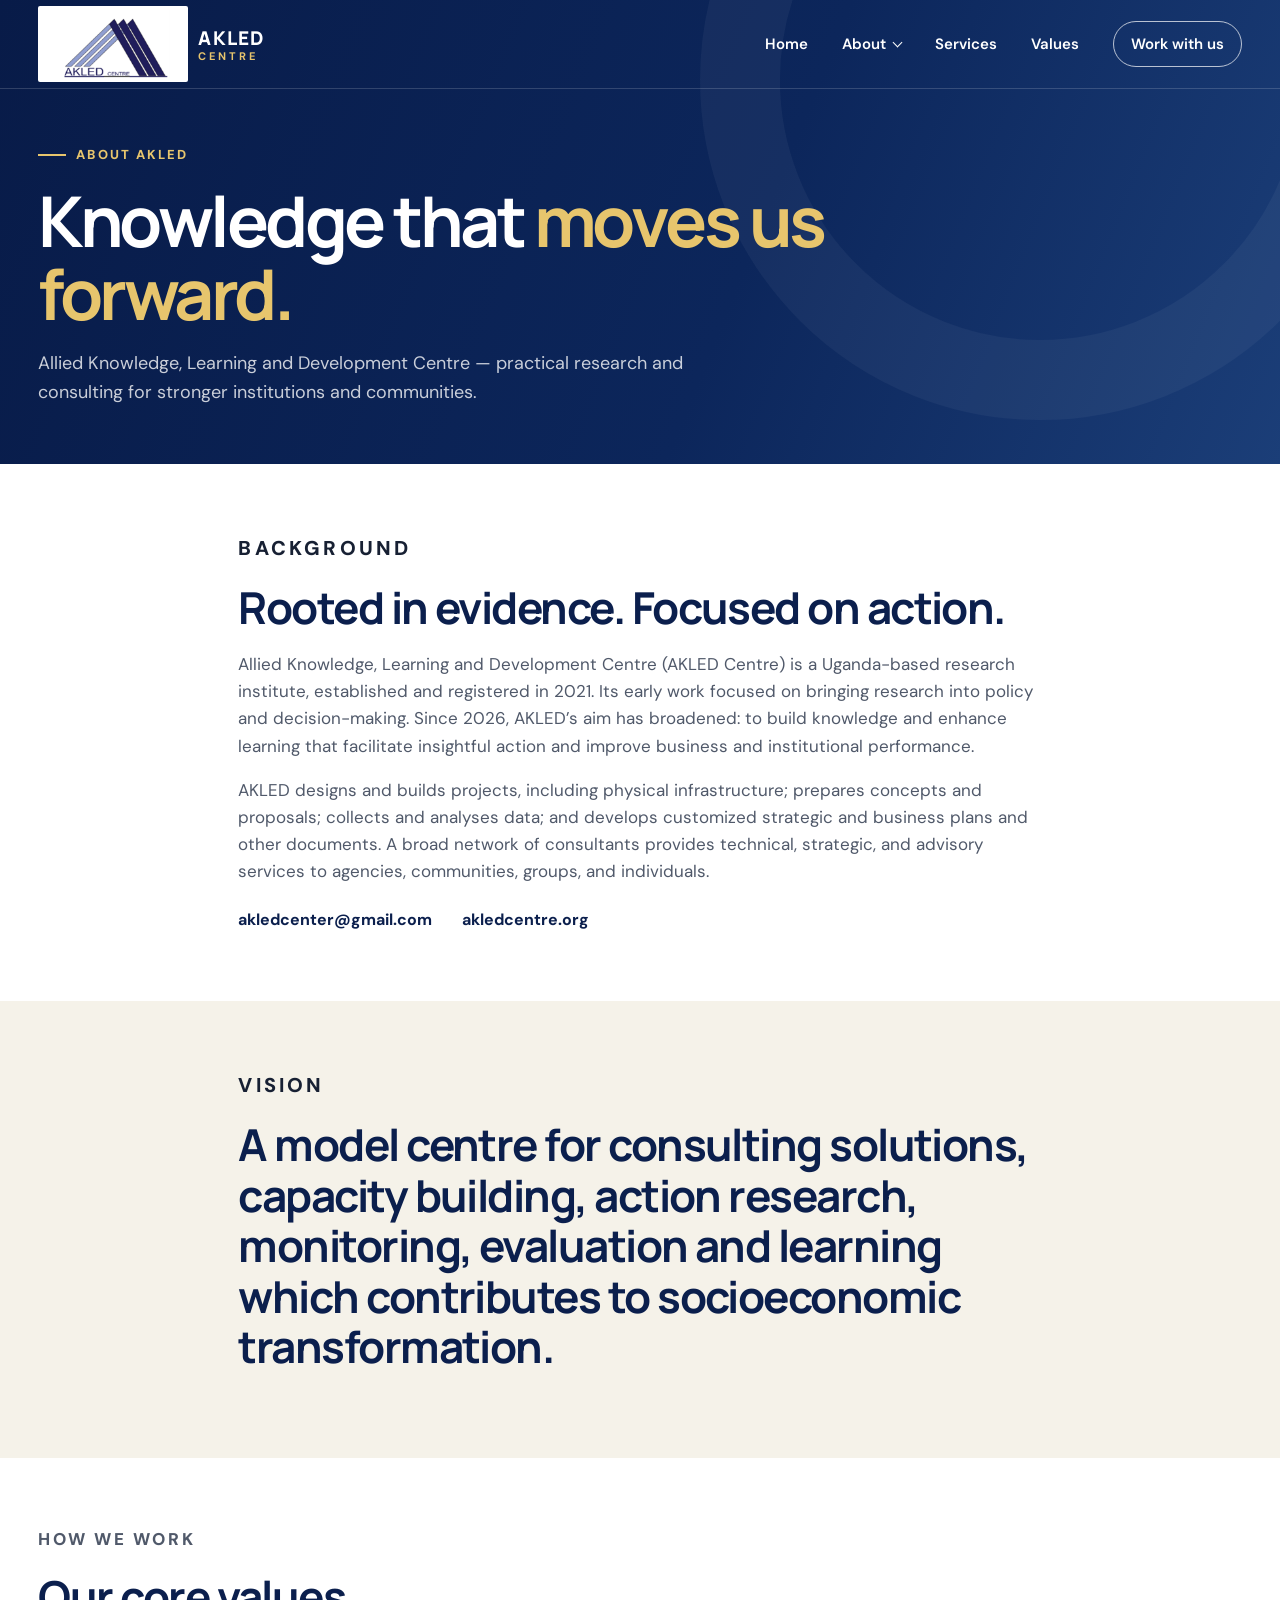
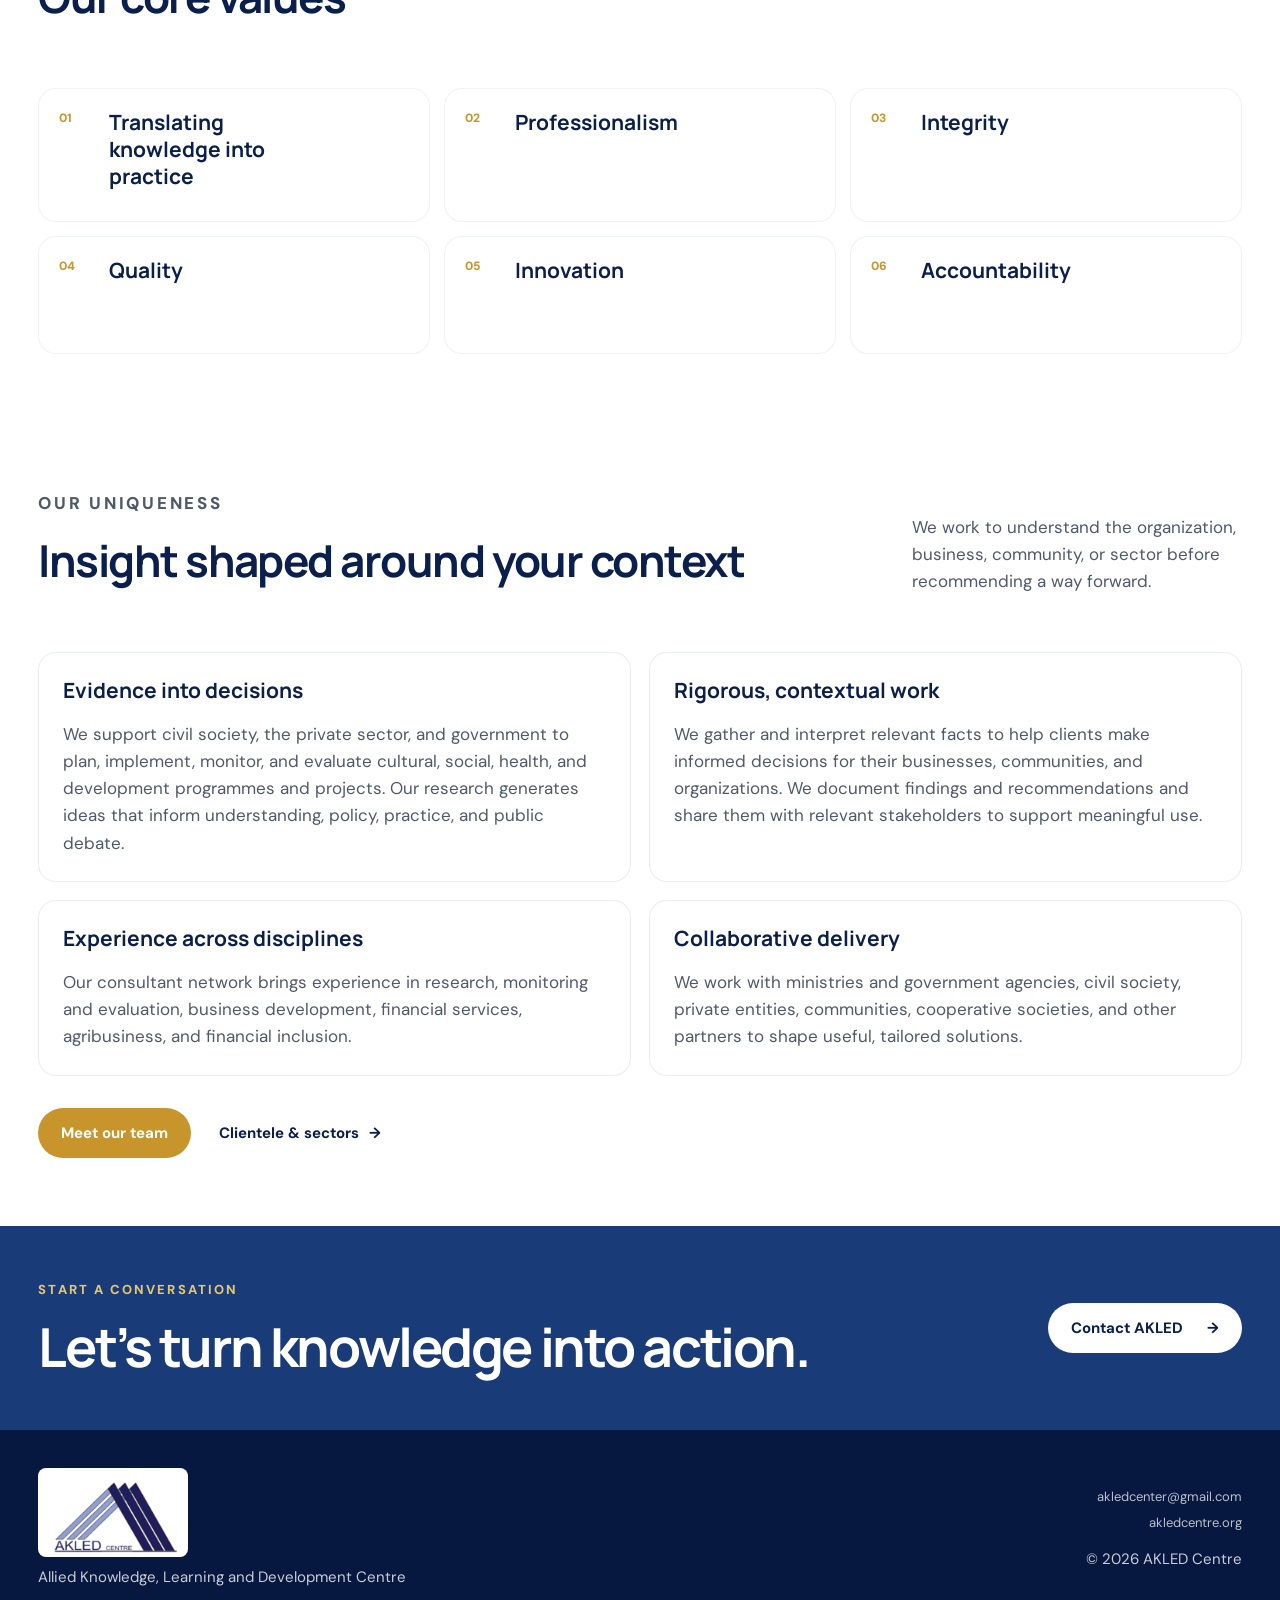
==== about.html @ 6b7d134f "Add AKLED information pages and navigation Co-authored-by: Copilot <223556219+Copilot@users.noreply." ====
<!doctype html>
<html lang="en">
  <head>
    <meta charset="UTF-8" />
    <meta name="viewport" content="width=device-width, initial-scale=1.0" />
    <meta name="description" content="Learn about AKLED Centre, its background, vision, values, and approach to knowledge-led development." />
    <title>About AKLED | AKLED Centre</title>
    <link rel="preconnect" href="https://fonts.googleapis.com" />
    <link rel="preconnect" href="https://fonts.gstatic.com" crossorigin />
    <link href="https://fonts.googleapis.com/css2?family=DM+Sans:wght@400;500;600;700&family=Manrope:wght@600;700;800&display=swap" rel="stylesheet" />
    <link rel="stylesheet" href="styles.css" />
  </head>
  <body>
    <header class="site-header" id="top">
      <div class="container nav-wrap">
        <div class="brand-lockup">
          <a class="brand" href="index.html#top" aria-label="AKLED Centre home"><img src="public/images/akled%20logo.png" alt="AKLED Centre" /></a>
          <a class="brand-name" href="index.html#top">AKLED <span>CENTRE</span></a>
        </div>
        <button class="menu-toggle" type="button" aria-label="Open menu" aria-expanded="false" aria-controls="main-nav">
          <span></span><span></span><span></span><span class="sr-only">Toggle menu</span>
        </button>
        <nav class="main-nav" id="main-nav" aria-label="Main navigation">
          <a href="index.html#top">Home</a>
          <div class="nav-dropdown">
            <button class="nav-dropdown-toggle" type="button" aria-expanded="false" aria-controls="about-menu">About <span class="dropdown-chevron" aria-hidden="true"></span></button>
            <div class="nav-dropdown-menu" id="about-menu">
              <a href="about.html" aria-current="page">About AKLED</a>
              <a href="team.html">Our Team</a>
              <a href="clientele.html">Clientele &amp; Sectors</a>
            </div>
          </div>
          <a href="services.html">Services</a>
          <a href="index.html#values">Values</a>
          <a class="nav-cta" href="mailto:akledcenter@gmail.com">Work with us</a>
        </nav>
      </div>
    </header>

    <main class="content-page">
      <section class="content-hero">
        <div class="container">
          <p class="eyebrow"><span></span> About AKLED</p>
          <h1>Knowledge that <em>moves us forward.</em></h1>
          <p>Allied Knowledge, Learning and Development Centre — practical research and consulting for stronger institutions and communities.</p>
        </div>
      </section>

      <section class="content-section">
        <div class="container content-intro">
          <p class="section-kicker">Background</p>
          <h2>Rooted in evidence. Focused on action.</h2>
          <p>Allied Knowledge, Learning and Development Centre (AKLED Centre) is a Uganda-based research institute, established and registered in 2021. Its early work focused on bringing research into policy and decision-making. Since 2026, AKLED’s aim has broadened: to build knowledge and enhance learning that facilitate insightful action and improve business and institutional performance.</p>
          <p>AKLED designs and builds projects, including physical infrastructure; prepares concepts and proposals; collects and analyses data; and develops customized strategic and business plans and other documents. A broad network of consultants provides technical, strategic, and advisory services to agencies, communities, groups, and individuals.</p>
          <div class="contact-details">
            <a href="mailto:akledcenter@gmail.com">akledcenter@gmail.com</a>
            <a href="https://akledcentre.org">akledcentre.org</a>
          </div>
        </div>
      </section>

      <section class="content-section alt">
        <div class="container content-intro">
          <p class="section-kicker">Vision</p>
          <h2>A model centre for consulting solutions, capacity building, action research, monitoring, evaluation and learning which contributes to socioeconomic transformation.</h2>
        </div>
      </section>

      <section class="content-section">
        <div class="container">
          <div class="section-heading">
            <div>
              <p class="section-kicker">How we work</p>
              <h2>Our core values</h2>
            </div>
          </div>
          <div class="values-grid">
            <div><span>01</span><h3>Translating knowledge into practice</h3></div>
            <div><span>02</span><h3>Professionalism</h3></div>
            <div><span>03</span><h3>Integrity</h3></div>
            <div><span>04</span><h3>Quality</h3></div>
            <div><span>05</span><h3>Innovation</h3></div>
            <div><span>06</span><h3>Accountability</h3></div>
          </div>
        </div>
      </section>

      <section class="content-section">
        <div class="container">
          <div class="section-heading">
            <div>
              <p class="section-kicker">Our uniqueness</p>
              <h2>Insight shaped around your context</h2>
            </div>
            <p>We work to understand the organization, business, community, or sector before recommending a way forward.</p>
          </div>
          <div class="content-grid">
            <article class="content-card">
              <h3>Evidence into decisions</h3>
              <p>We support civil society, the private sector, and government to plan, implement, monitor, and evaluate cultural, social, health, and development programmes and projects. Our research generates ideas that inform understanding, policy, practice, and public debate.</p>
            </article>
            <article class="content-card">
              <h3>Rigorous, contextual work</h3>
              <p>We gather and interpret relevant facts to help clients make informed decisions for their businesses, communities, and organizations. We document findings and recommendations and share them with relevant stakeholders to support meaningful use.</p>
            </article>
            <article class="content-card">
              <h3>Experience across disciplines</h3>
              <p>Our consultant network brings experience in research, monitoring and evaluation, business development, financial services, agribusiness, and financial inclusion.</p>
            </article>
            <article class="content-card">
              <h3>Collaborative delivery</h3>
              <p>We work with ministries and government agencies, civil society, private entities, communities, cooperative societies, and other partners to shape useful, tailored solutions.</p>
            </article>
          </div>
          <div class="hero-actions page-actions">
            <a class="button button-primary" href="team.html">Meet our team</a>
            <a class="text-link dark" href="clientele.html">Clientele &amp; sectors <span aria-hidden="true">→</span></a>
          </div>
        </div>
      </section>

      <section class="contact">
        <div class="container contact-grid">
          <div>
            <p class="section-kicker light">Start a conversation</p>
            <h2>Let’s turn knowledge into action.</h2>
          </div>
          <a class="button button-light" href="mailto:akledcenter@gmail.com">Contact AKLED <span aria-hidden="true">→</span></a>
        </div>
      </section>
    </main>

    <footer>
      <div class="container footer-grid">
        <div>
          <img src="public/images/akled%20logo.png" alt="AKLED Centre" />
          <p>Allied Knowledge, Learning and Development Centre</p>
        </div>
        <div class="footer-details">
          <a href="mailto:akledcenter@gmail.com">akledcenter@gmail.com</a>
          <a href="https://akledcentre.org">akledcentre.org</a>
          <p class="copyright">© <span id="year"></span> AKLED Centre</p>
        </div>
      </div>
    </footer>
    <script src="script.js"></script>
  </body>
</html>
---- styles.css ----
:root {
  --navy: #0b1f4d;
  --blue: #193b78;
  --gold: #c8952d;
  --gold-light: #e7c56d;
  --cream: #f5f2e9;
  --ink: #172033;
  --muted: #657084;
  --line: #dde1e8;
  --white: #ffffff;
}

* { box-sizing: border-box; }
html { scroll-behavior: smooth; }
body {
  margin: 0;
  color: var(--ink);
  background: var(--white);
  font-family: "DM Sans", sans-serif;
  line-height: 1.6;
}
img { max-width: 100%; display: block; }
a { color: inherit; text-decoration: none; }
button, input { font: inherit; }
.container { width: 100%; padding-inline: clamp(18px, 3vw, 56px); margin-inline: auto; }
.sr-only { position: absolute; width: 1px; height: 1px; padding: 0; margin: -1px; overflow: hidden; clip: rect(0,0,0,0); white-space: nowrap; border: 0; }

.site-header {
  position: absolute;
  z-index: 20;
  width: 100%;
  border-bottom: 1px solid rgba(255,255,255,.16);
}
.nav-wrap { height: 88px; display: flex; align-items: center; justify-content: space-between; }
.brand-lockup { display: flex; align-items: center; flex: 0 0 auto; }
.brand { display: flex; width: 150px; height: 76px; align-items: center; background: #fff; padding: 4px 10px; border-radius: 2px; flex: 0 0 auto; }
.brand img { width: 100%; height: 68px; object-fit: contain; }
.brand-name { margin-left: 10px; color: white; font-family: "Manrope", sans-serif; font-size: 19px; font-weight: 800; letter-spacing: .06em; white-space: nowrap; }
.brand-name span { display: block; margin-top: -5px; color: var(--gold-light); font-family: "DM Sans", sans-serif; font-size: 11px; font-weight: 700; letter-spacing: .27em; }
.main-nav { display: flex; align-items: center; gap: 34px; color: white; font-size: 15px; font-weight: 600; }
.main-nav > a, .nav-dropdown-toggle { position: relative; }
.main-nav > a:not(.nav-cta)::after, .nav-dropdown-toggle::after {
  content: "";
  position: absolute;
  left: 0; bottom: -7px;
  width: 0; height: 2px;
  background: var(--gold-light);
  transition: width .25s ease;
}
.main-nav > a:hover::after, .nav-dropdown-toggle:hover::after, .nav-dropdown:focus-within .nav-dropdown-toggle::after { width: 100%; }
.nav-dropdown { position: relative; }
.nav-dropdown-toggle { display: inline-flex; align-items: center; gap: 8px; padding: 0; border: 0; background: transparent; color: inherit; font: inherit; cursor: pointer; }
.dropdown-chevron { width: 7px; height: 7px; border-right: 1.5px solid currentColor; border-bottom: 1.5px solid currentColor; transform: translateY(-2px) rotate(45deg); transition: transform .2s ease; }
.nav-dropdown.open .dropdown-chevron { transform: translateY(2px) rotate(225deg); }
.nav-dropdown-menu { position: absolute; top: calc(100% + 17px); left: -18px; display: none; min-width: 180px; padding: 8px; border: 1px solid rgba(11,31,77,.08); border-radius: 14px; background: white; box-shadow: 0 16px 40px rgba(0,0,0,.16); color: var(--navy); }
.nav-dropdown.open .nav-dropdown-menu { display: grid; }
@media (min-width: 901px) {
  .nav-dropdown:hover .nav-dropdown-menu { display: grid; }
}
.nav-dropdown-menu a { padding: 10px 12px; border-radius: 8px; white-space: nowrap; }
.nav-dropdown-menu a:hover, .nav-dropdown-menu a:focus-visible { background: var(--cream); }
.nav-cta { border: 1px solid rgba(255,255,255,.7); border-radius: 999px; padding: 10px 17px; transition: .2s ease; }
.nav-cta:hover { background: white; color: var(--navy); }
.menu-toggle { display: none; }

.hero {
  min-height: 590px;
  position: relative;
  overflow: hidden;
  color: white;
  background:
    linear-gradient(112deg, rgba(8,27,72,.97) 0%, rgba(12,38,91,.94) 58%, rgba(27,62,120,.88) 100%);
}
.hero::after {
  content: "";
  position: absolute;
  right: -80px; bottom: -250px;
  width: 700px; height: 700px;
  border: 110px solid rgba(255,255,255,.035);
  border-radius: 50%;
}
.hero-pattern {
  position: absolute;
  inset: 0;
  opacity: .14;
  background-image: linear-gradient(125deg, transparent 48%, rgba(255,255,255,.35) 49%, rgba(255,255,255,.35) 50%, transparent 51%);
  background-size: 210px 210px;
  mask-image: linear-gradient(to left, black, transparent 65%);
}
.hero-grid {
  position: relative;
  z-index: 2;
  min-height: 590px;
  display: grid;
  grid-template-columns: 1.35fr .65fr;
  align-items: center;
  gap: 70px;
  padding-top: 88px;
}
.subpage-hero { position: relative; overflow: hidden; min-height: 340px; padding: 150px 0 64px; color: white; background: linear-gradient(112deg, #081b48 0%, #0c265b 58%, #1b3e78 100%); }
.subpage-hero::after { content: ""; position: absolute; right: -100px; top: -260px; width: 520px; height: 520px; border: 80px solid rgba(255,255,255,.045); border-radius: 50%; }
.subpage-hero-content { position: relative; z-index: 1; }
.subpage-hero h1 { margin: 0; font-family: "Manrope", sans-serif; font-size: clamp(44px, 6vw, 72px); line-height: 1; letter-spacing: -.05em; }
.subpage-hero h1 em { color: var(--gold-light); font-style: normal; }
.subpage-hero-content > p:last-child { max-width: 620px; margin: 18px 0 0; color: rgba(255,255,255,.78); font-size: 18px; }
.eyebrow, .section-kicker {
  margin: 0 0 18px;
  text-transform: uppercase;
  letter-spacing: .16em;
  font-size: 13px;
  font-weight: 800;
  color: var(--gold);
}
.eyebrow { display: flex; align-items: center; gap: 10px; color: var(--gold-light); }
.eyebrow span { display: block; width: 28px; height: 2px; background: var(--gold-light); }
.hero h1 {
  max-width: 710px;
  margin: 0;
  font-family: "Manrope", sans-serif;
  font-size: clamp(64px, 7vw, 94px);
  line-height: .98;
  letter-spacing: -.055em;
}
.hero h1 em { color: var(--gold-light); font-style: normal; }
.hero-lead { max-width: 620px; margin: 28px 0 34px; color: rgba(255,255,255,.78); font-size: 20px; }
.hero-actions { display: flex; align-items: center; gap: 28px; }
.button {
  display: inline-flex;
  align-items: center;
  justify-content: center;
  min-height: 50px;
  padding: 0 23px;
  border: 0;
  border-radius: 999px;
  font-weight: 700;
  font-size: 15px;
  transition: transform .2s, background .2s;
}
.button:hover { transform: translateY(-2px); }
.button-primary { background: var(--gold); color: white; }
.button-primary:hover { background: #b78320; }
.text-link { font-size: 15px; font-weight: 700; }
.text-link span { display: inline-block; margin-left: 6px; transition: transform .2s; }
.text-link:hover span { transform: translateX(5px); }
.text-link.dark { color: var(--navy); }
.hero-card {
  border-top: 1px solid rgba(255,255,255,.28);
  border-bottom: 1px solid rgba(255,255,255,.28);
  padding: 22px 0;
  backdrop-filter: blur(4px);
}
.hero-card-label { color: var(--gold-light); font-size: 12px; text-transform: uppercase; letter-spacing: .14em; margin-bottom: 8px; }
.focus-list div { display: grid; grid-template-columns: 38px 1fr; align-items: center; min-height: 68px; border-bottom: 1px solid rgba(255,255,255,.12); }
.focus-list div:last-child { border-bottom: 0; }
.focus-list span { color: var(--gold-light); font-size: 12px; }
.focus-list strong { font-family: "Manrope", sans-serif; font-size: 16px; }

.section { padding: 76px 0; }
.intro { background: radial-gradient(ellipse at 100% 100%, rgba(200,149,45,.09), transparent 34%), var(--cream); }
.intro-grid { display: grid; grid-template-columns: 1fr 1fr; gap: 100px; align-items: start; }
.intro h2, .section-heading h2, .contact h2 {
  margin: 0;
  color: var(--navy);
  font-family: "Manrope", sans-serif;
  font-size: clamp(38px, 4.2vw, 58px);
  line-height: 1.08;
  letter-spacing: -.045em;
}
.intro-copy { border-left: 3px solid var(--gold); border-radius: 3px; padding-left: 32px; }
.intro-copy p { margin: 0 0 18px; color: #50596a; font-size: 17px; }
.intro-copy p:first-child { color: var(--ink); font-size: 20px; }
.intro-copy .text-link { display: inline-block; margin-top: 12px; }

.services { background: white; }
.section-heading { display: flex; justify-content: space-between; align-items: end; margin-bottom: 48px; }
.section-heading > p { max-width: 330px; margin: 0 0 8px; color: var(--muted); }
.service-grid { display: grid; grid-template-columns: repeat(4, 1fr); gap: 16px; }
.service-card { min-height: 285px; position: relative; padding: 24px 22px; border: 1px solid var(--line); border-radius: 20px; transition: .25s ease; }
.service-card:hover { transform: translateY(-5px); box-shadow: 0 18px 45px rgba(11,31,77,.1); z-index: 2; }
.service-card.featured { background: var(--navy); color: white; }
.service-number { position: absolute; right: 20px; top: 18px; color: #9da6b5; font-size: 12px; }
.service-card.featured .service-number { color: var(--gold-light); }
.service-card svg { width: 42px; height: 42px; margin: 20px 0 28px; fill: none; stroke: var(--gold); stroke-width: 1.5; stroke-linecap: round; stroke-linejoin: round; }
.service-card.featured svg { stroke: var(--gold-light); }
.service-card h3 { margin: 0 0 12px; font-family: "Manrope", sans-serif; font-size: 19px; line-height: 1.25; }
.service-card p { margin: 0; color: var(--muted); font-size: 16px; }
.service-card.featured p { color: rgba(255,255,255,.68); }

.impact { background: var(--navy); color: white; padding: 66px 0; }
.impact-grid { display: grid; grid-template-columns: 1.25fr .75fr; gap: 90px; align-items: end; }
.section-kicker.light { color: var(--gold-light); }
.impact blockquote { max-width: 720px; margin: 0; font-family: "Manrope", sans-serif; font-size: clamp(32px, 4vw, 48px); line-height: 1.18; letter-spacing: -.035em; }
.impact-copy > p:last-child { max-width: 610px; color: rgba(255,255,255,.65); margin: 24px 0 0; }
.impact-list { border-top: 1px solid rgba(255,255,255,.18); }
.impact-list div { display: grid; grid-template-columns: 150px 1fr; align-items: center; min-height: 82px; border-bottom: 1px solid rgba(255,255,255,.18); }
.impact-list strong { color: var(--gold-light); font-family: "Manrope", sans-serif; font-size: 18px; }
.impact-list span { color: rgba(255,255,255,.72); font-size: 16px; }

.values { background: radial-gradient(ellipse at 0 100%, rgba(200,149,45,.08), transparent 35%), var(--cream); }
.values-grid { display: grid; grid-template-columns: repeat(3, 1fr); gap: 14px; }
.values-grid div { min-height: 118px; padding: 20px; border: 1px solid rgba(11,31,77,.06); border-radius: 18px; background: rgba(255,255,255,.76); display: grid; grid-template-columns: 50px 1fr; align-items: start; }
.values-grid div:nth-child(3n), .values-grid div:nth-child(3n-1) { padding-left: 20px; }
.values-grid span { color: var(--gold); font-size: 12px; font-weight: 800; }
.values-grid h3 { margin: 0; max-width: 220px; color: var(--navy); font-family: "Manrope", sans-serif; font-size: 18px; line-height: 1.35; }

.team { background: white; padding: 54px 0; }
.team-page-section { padding-top: 64px; }
.team .section-heading { margin-bottom: 30px; }
.team-heading { align-items: end; }
.carousel-controls { display: flex; justify-content: flex-end; align-items: center; gap: 16px; margin-bottom: 12px; }
.carousel-status { margin: 0; color: var(--muted); font-size: 13px; font-variant-numeric: tabular-nums; }
.carousel-controls > div { display: flex; gap: 8px; }
.carousel-button { width: 40px; height: 40px; border: 1px solid var(--line); border-radius: 50%; background: white; color: var(--navy); cursor: pointer; font-size: 18px; transition: background .2s, color .2s, border-color .2s; }
.carousel-button:hover:not(:disabled) { background: var(--navy); color: white; border-color: var(--navy); }
.carousel-button:disabled { opacity: .4; cursor: default; }
.team-grid { display: flex; gap: 16px; overflow-x: auto; overscroll-behavior-x: contain; scroll-snap-type: x mandatory; scrollbar-width: none; padding: 1px 1px 8px; }
.team-grid::-webkit-scrollbar { display: none; }
.team-grid:focus-visible { outline: 2px solid var(--gold); outline-offset: 3px; }
.profile-card { flex: 0 0 calc((100% - 32px) / 3); min-height: 220px; padding: 20px; border: 1px solid var(--line); border-radius: 20px; background: white; position: relative; scroll-snap-align: start; }
.profile-card.lead { border-color: var(--navy); background: linear-gradient(145deg, #0b1f4d, #18376c); color: white; }
.profile-top { display: flex; justify-content: space-between; color: var(--gold); text-transform: uppercase; letter-spacing: .12em; font-size: 11px; font-weight: 800; }
.profile-card.lead .profile-top { color: var(--gold-light); }
.profile-identity { display: flex; align-items: center; gap: 14px; margin: 20px 0 14px; }
.profile-photo { width: 120px; height: 120px; flex: 0 0 120px; border: 3px solid var(--gold-light); border-radius: 50%; object-fit: cover; object-position: center 32%; }
.profile-card h3 { margin: 30px 0 4px; color: var(--navy); font-family: "Manrope", sans-serif; font-size: 21px; line-height: 1.25; }
.profile-card.lead h3 { color: white; }
.profile-identity h3 { margin: 0 0 4px; }
.profile-role { margin: 0 0 16px; color: var(--gold); font-size: 14px; font-weight: 700; }
.profile-identity .profile-role { margin: 0; }
.profile-card.lead .profile-role { color: var(--gold-light); }
.profile-card > p:not(.profile-role) { margin: 0 0 16px; color: rgba(255,255,255,.72); font-size: 16px; }
.profile-accent { position: absolute; bottom: 26px; left: 26px; width: 52px; height: 3px; background: var(--gold); }
.profile-toggle { width: 100%; margin-top: 12px; padding: 12px 0 0; border: 0; border-top: 1px solid rgba(255,255,255,.16); background: transparent; color: inherit; display: flex; justify-content: space-between; cursor: pointer; font-size: 14px; font-weight: 700; text-align: left; }
.profile-card:not(.lead) .profile-toggle { color: var(--navy); border-top-color: var(--line); }
.profile-detail { display: none; margin-top: 14px; padding-top: 12px; border-top: 1px solid rgba(255,255,255,.12); }
.profile-detail p { margin: 0; color: rgba(255,255,255,.72); font-size: 15px; }
.profile-card:not(.lead) .profile-detail { border-top-color: var(--line); }
.profile-card:not(.lead) .profile-detail p { color: var(--muted); }
.profile-card.open { min-height: 390px; }
.profile-card.open .profile-detail { display: block; }
.profile-card.open .profile-toggle span { transform: rotate(45deg); }
.profile-toggle span { transition: transform .2s; font-size: 18px; line-height: 12px; }

.content-page { background: white; }
.content-hero { position: relative; overflow: hidden; min-height: 330px; padding: 145px 0 58px; color: white; background: linear-gradient(112deg, #081b48 0%, #0c265b 58%, #1b3e78 100%); }
.content-hero::after { content: ""; position: absolute; right: -100px; top: -260px; width: 520px; height: 520px; border: 80px solid rgba(255,255,255,.045); border-radius: 50%; }
.content-hero .container { position: relative; z-index: 1; }
.content-hero h1 { max-width: 900px; margin: 0; color: white; font-family: "Manrope", sans-serif; font-size: clamp(42px, 6vw, 70px); line-height: 1.05; letter-spacing: -.05em; }
.content-hero h1 em { color: var(--gold-light); font-style: normal; }
.content-hero p:last-child { max-width: 720px; margin: 18px 0 0; color: rgba(255,255,255,.78); font-size: 18px; }
.content-section { padding: 68px 0; }
.content-section.alt { background: var(--cream); }
.content-section h2 { margin: 0 0 18px; color: var(--navy); font-family: "Manrope", sans-serif; font-size: clamp(30px, 3.5vw, 44px); line-height: 1.15; letter-spacing: -.035em; }
.content-section h3 { margin: 0 0 10px; color: var(--navy); font-family: "Manrope", sans-serif; font-size: 21px; line-height: 1.3; }
.content-section p { color: #50596a; font-size: 17px; }
.page-actions { margin-top: 32px; }
.content-intro { max-width: 880px; }
.content-intro > p:first-of-type { color: var(--ink); font-size: 20px; }
.content-grid { display: grid; grid-template-columns: repeat(2, minmax(0, 1fr)); gap: 18px; }
.content-card { padding: 24px; border: 1px solid rgba(11,31,77,.08); border-radius: 18px; background: white; }
.content-card p:last-child { margin-bottom: 0; }
.content-list { display: grid; grid-template-columns: repeat(2, minmax(0, 1fr)); gap: 12px; margin: 24px 0 0; padding: 0; list-style: none; }
.content-list li { position: relative; padding: 16px 18px 16px 42px; border: 1px solid rgba(11,31,77,.08); border-radius: 14px; background: white; color: var(--ink); font-size: 16px; }
.content-list li::before { content: ""; position: absolute; left: 18px; top: 24px; width: 8px; height: 8px; border-radius: 50%; background: var(--gold); }
.director-grid { display: grid; grid-template-columns: repeat(2, minmax(0, 1fr)); gap: 18px; }
.director-card { display: flex; flex-direction: column; align-items: flex-start; gap: 8px; padding: 26px; border: 1px solid var(--line); border-radius: 18px; background: white; }
.director-card .section-kicker { margin-bottom: 0; }
.director-card h3 { margin: 0; color: var(--navy); font-family: "Manrope", sans-serif; font-size: 23px; }
.director-card p:not(.section-kicker) { margin: 0 0 8px; color: var(--muted); }
.director-card a { color: var(--blue); font-weight: 600; }
.director-card a:hover { text-decoration: underline; }
.expertise-group { margin-top: 38px; }
.expertise-group:first-of-type { margin-top: 0; }
.contact-details { display: flex; flex-wrap: wrap; gap: 18px 30px; margin-top: 22px; color: var(--navy); font-weight: 700; }
.contact-details a:hover { text-decoration: underline; }

.contact { background: var(--blue); color: white; padding: 54px 0; }
.contact-grid { display: flex; justify-content: space-between; align-items: center; }
.contact h2 { color: white; }
.button-light { background: white; color: var(--navy); min-width: 180px; gap: 24px; }

footer { background: #071840; color: white; padding: 38px 0; }
.footer-grid { display: grid; grid-template-columns: 1fr auto; align-items: center; gap: 30px; }
footer img { width: 150px; background: white; padding: 4px 8px; border-radius: 8px; }
footer div:first-child p { margin: 10px 0 0; color: rgba(255,255,255,.78); font-size: clamp(11px, 1.2vw, 15px); line-height: 1.45; white-space: nowrap; }
.footer-links { display: flex; gap: 24px; font-size: 12px; }
.footer-details { display: grid; justify-items: end; gap: 5px; color: rgba(255,255,255,.72); font-size: 13px; }
.footer-details a:hover { color: var(--gold-light); text-decoration: underline; }
.copyright { margin: 0; color: rgba(255,255,255,.62); font-size: 13px; }

@media (max-width: 980px) {
  .main-nav { gap: 18px; }
  .hero-grid { grid-template-columns: 1fr 280px; gap: 30px; }
  .service-grid { grid-template-columns: repeat(2, 1fr); }
  .impact-grid { gap: 40px; }
  .profile-card { flex-basis: calc((100% - 16px) / 2); }
}

@media (max-width: 900px) {
  .nav-wrap { height: 76px; }
  .brand { width: 128px; height: 64px; padding: 4px 8px; }
  .brand img { height: 56px; }
  .brand-name { margin-left: 8px; font-size: 15px; }
  .brand-name span { margin-top: -4px; font-size: 8px; }
  .menu-toggle { position: relative; display: block; flex: 0 0 42px; width: 42px; height: 42px; border: 1px solid rgba(255,255,255,.5); background: transparent; cursor: pointer; }
  .menu-toggle span:not(.sr-only) { position: absolute; top: 50%; left: 11px; display: block; width: 18px; height: 2px; background: white; transition: transform .2s ease, opacity .2s ease; }
  .menu-toggle span:nth-of-type(1) { transform: translateY(-6px); }
  .menu-toggle span:nth-of-type(2) { transform: translateY(0); }
  .menu-toggle span:nth-of-type(3) { transform: translateY(6px); }
  .menu-toggle[aria-expanded="true"] span:nth-of-type(1) { transform: rotate(45deg); }
  .menu-toggle[aria-expanded="true"] span:nth-of-type(2) { opacity: 0; }
  .menu-toggle[aria-expanded="true"] span:nth-of-type(3) { transform: rotate(-45deg); }
  .main-nav { display: none; position: absolute; left: 18px; right: 18px; top: 72px; padding: 18px; background: white; color: var(--navy); box-shadow: 0 16px 40px rgba(0,0,0,.15); }
  .main-nav.open { display: grid; gap: 0; }
  .main-nav > a, .nav-dropdown-toggle { padding: 11px 8px; }
  .nav-dropdown-toggle::after { display: none; }
  .nav-dropdown-menu { position: static; min-width: 0; margin: 0 0 6px 10px; padding: 4px 8px; border: 0; border-left: 2px solid var(--gold); border-radius: 0; background: transparent; box-shadow: none; }
  .nav-dropdown-menu a { padding: 10px 12px; }
  .nav-cta { margin-top: 8px; text-align: center; border-color: var(--navy); }
}

@media (max-width: 760px) {
  .container { padding-inline: 18px; }
  .site-header { position: absolute; }
  .nav-wrap { height: 76px; }
  .brand { width: 128px; height: 64px; padding: 4px 8px; }
  .brand img { height: 56px; }
  .brand-name { margin-left: 8px; font-size: 15px; }
  .brand-name span { margin-top: -4px; font-size: 8px; }
  .menu-toggle { position: relative; display: block; flex: 0 0 42px; width: 42px; height: 42px; border: 1px solid rgba(255,255,255,.5); background: transparent; cursor: pointer; }
  .menu-toggle span:not(.sr-only) { position: absolute; top: 50%; left: 11px; display: block; width: 18px; height: 2px; background: white; transition: transform .2s ease, opacity .2s ease; }
  .menu-toggle span:nth-of-type(1) { transform: translateY(-6px); }
  .menu-toggle span:nth-of-type(2) { transform: translateY(0); }
  .menu-toggle span:nth-of-type(3) { transform: translateY(6px); }
  .menu-toggle[aria-expanded="true"] span:nth-of-type(1) { transform: rotate(45deg); }
  .menu-toggle[aria-expanded="true"] span:nth-of-type(2) { opacity: 0; }
  .menu-toggle[aria-expanded="true"] span:nth-of-type(3) { transform: rotate(-45deg); }
  .main-nav {
    display: none;
    position: absolute;
    left: 18px; right: 18px; top: 72px;
    padding: 18px;
    background: white;
    color: var(--navy);
    box-shadow: 0 16px 40px rgba(0,0,0,.15);
  }
  .main-nav.open { display: grid; gap: 0; }
  .main-nav > a, .nav-dropdown-toggle { padding: 11px 8px; }
  .nav-dropdown-toggle::after { display: none; }
  .nav-dropdown-menu { position: static; min-width: 0; margin: 0 0 6px 10px; padding: 4px 8px; border: 0; border-left: 2px solid var(--gold); border-radius: 0; background: transparent; box-shadow: none; }
  .nav-dropdown-menu a { padding: 10px 12px; }
  .nav-cta { margin-top: 8px; text-align: center; border-color: var(--navy); }
  .hero, .hero-grid { min-height: 560px; }
  .subpage-hero { min-height: 300px; padding: 130px 0 48px; }
  .subpage-hero-content > p:last-child { font-size: 16px; }
  .hero-grid { grid-template-columns: 1fr; padding-top: 76px; }
  .hero h1 { font-size: clamp(52px, 16vw, 72px); }
  .hero-lead { font-size: 17px; }
  .hero-card { display: none; }
  .section { padding: 56px 0; }
  .intro-grid, .impact-grid { grid-template-columns: 1fr; gap: 36px; }
  .intro-copy { padding-left: 22px; }
  .section-heading { display: block; }
  .section-heading > p { margin-top: 18px; }
  .service-grid { grid-template-columns: 1fr; }
  .service-card { min-height: 250px; }
  .impact-list div { grid-template-columns: 120px 1fr; }
  .values-grid { grid-template-columns: repeat(2, 1fr); }
  .values-grid div, .values-grid div:nth-child(3n), .values-grid div:nth-child(3n-1) { padding: 20px 16px; }
  .team { padding: 44px 0; }
  .profile-card { flex-basis: 100%; }
  .content-hero { min-height: 290px; padding: 126px 0 44px; }
  .content-hero p:last-child { font-size: 16px; }
  .content-section { padding: 48px 0; }
  .content-section .section-heading { display: block; }
  .content-grid, .content-list, .director-grid { grid-template-columns: 1fr; }
  .content-card { padding: 20px; }
  .content-list li { padding: 14px 16px 14px 38px; }
  .content-list li::before { left: 16px; top: 22px; }
  .contact-grid { display: grid; gap: 30px; }
  .button-light { width: fit-content; }
  .footer-grid { grid-template-columns: 1fr; }
  .footer-links { flex-wrap: wrap; }
  .footer-details { justify-items: start; }
}

@media (max-width: 380px) {
  .container { padding-inline: 12px; }
  .brand { width: 108px; height: 58px; padding: 4px 6px; }
  .brand img { height: 50px; }
  .brand-name { margin-left: 6px; font-size: 13px; }
  .brand-name span { font-size: 7px; }
  .menu-toggle { flex-basis: 38px; width: 38px; height: 38px; }
  .menu-toggle span:not(.sr-only) { left: 9px; }
  .main-nav { left: 12px; right: 12px; }
  .profile-photo { width: 96px; height: 96px; flex-basis: 96px; }
}

@media (prefers-reduced-motion: reduce) {
  html { scroll-behavior: auto; }
  * { transition: none !important; }
}
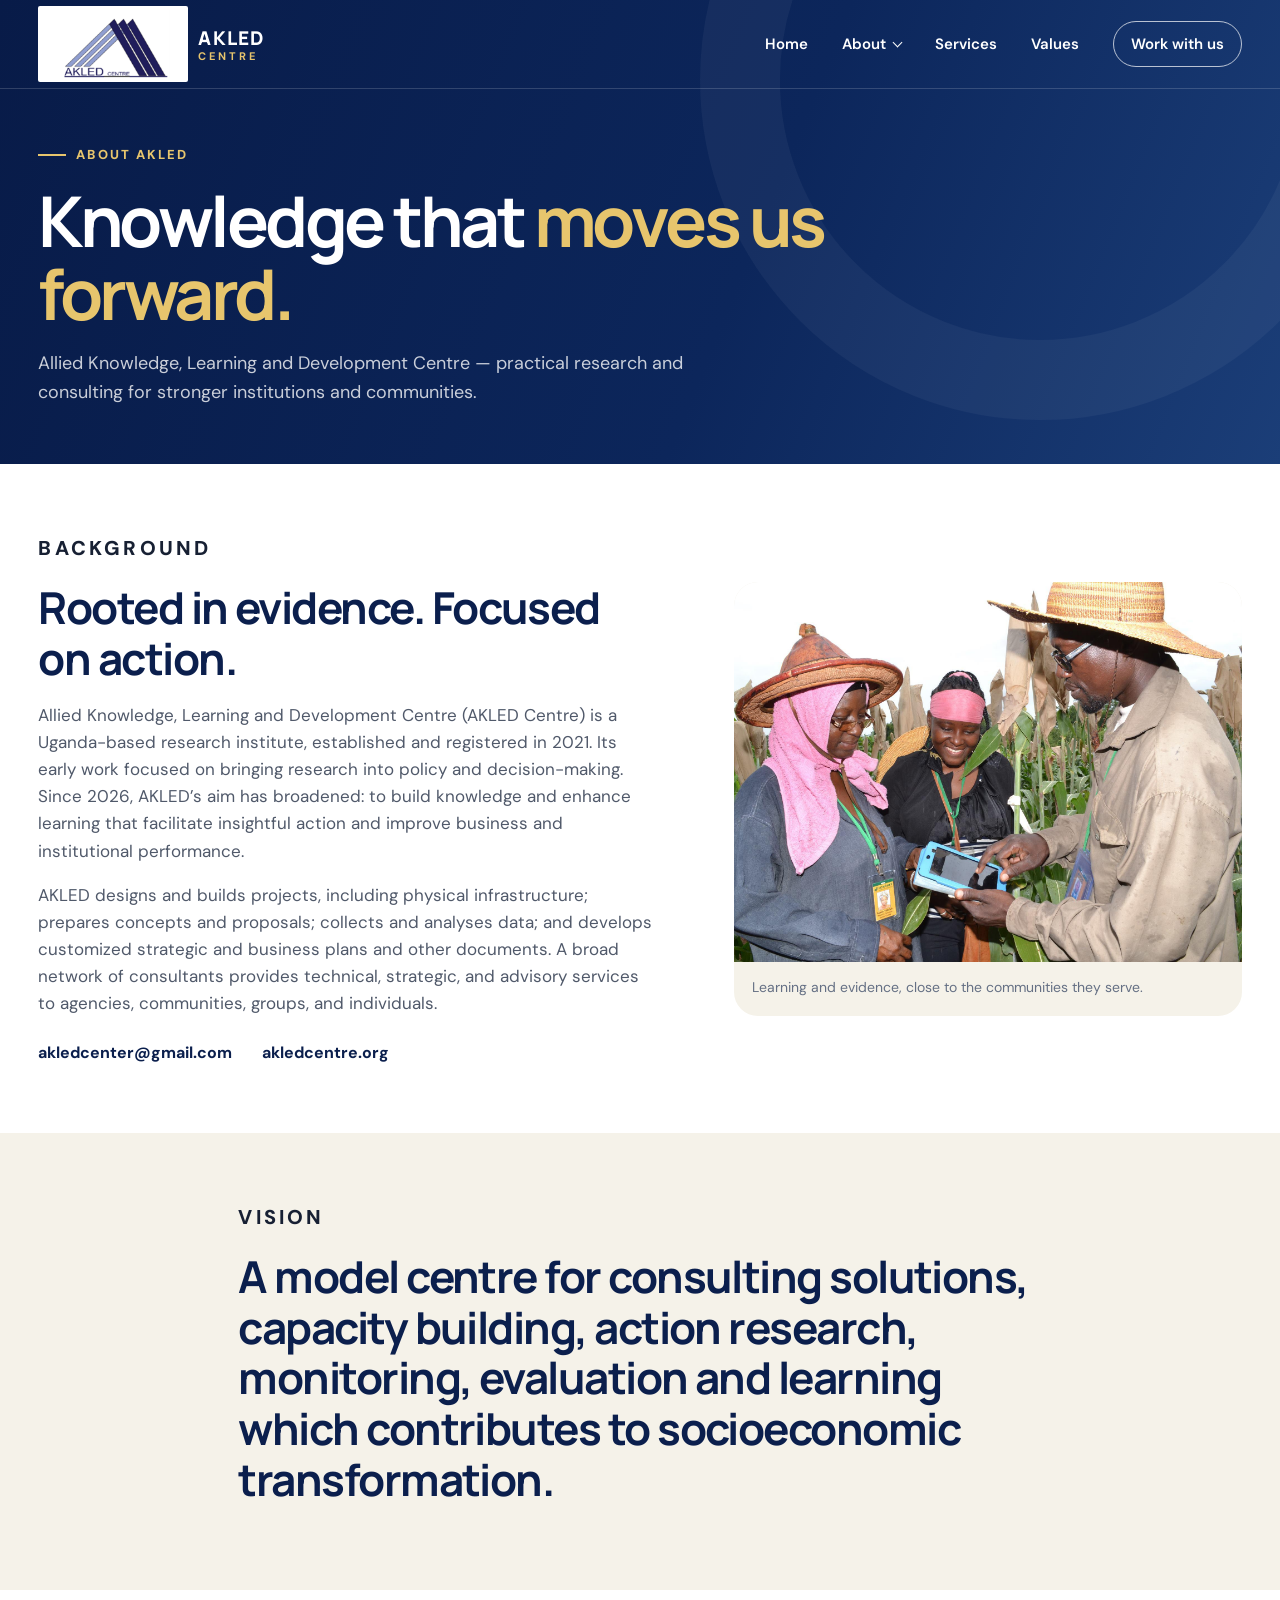
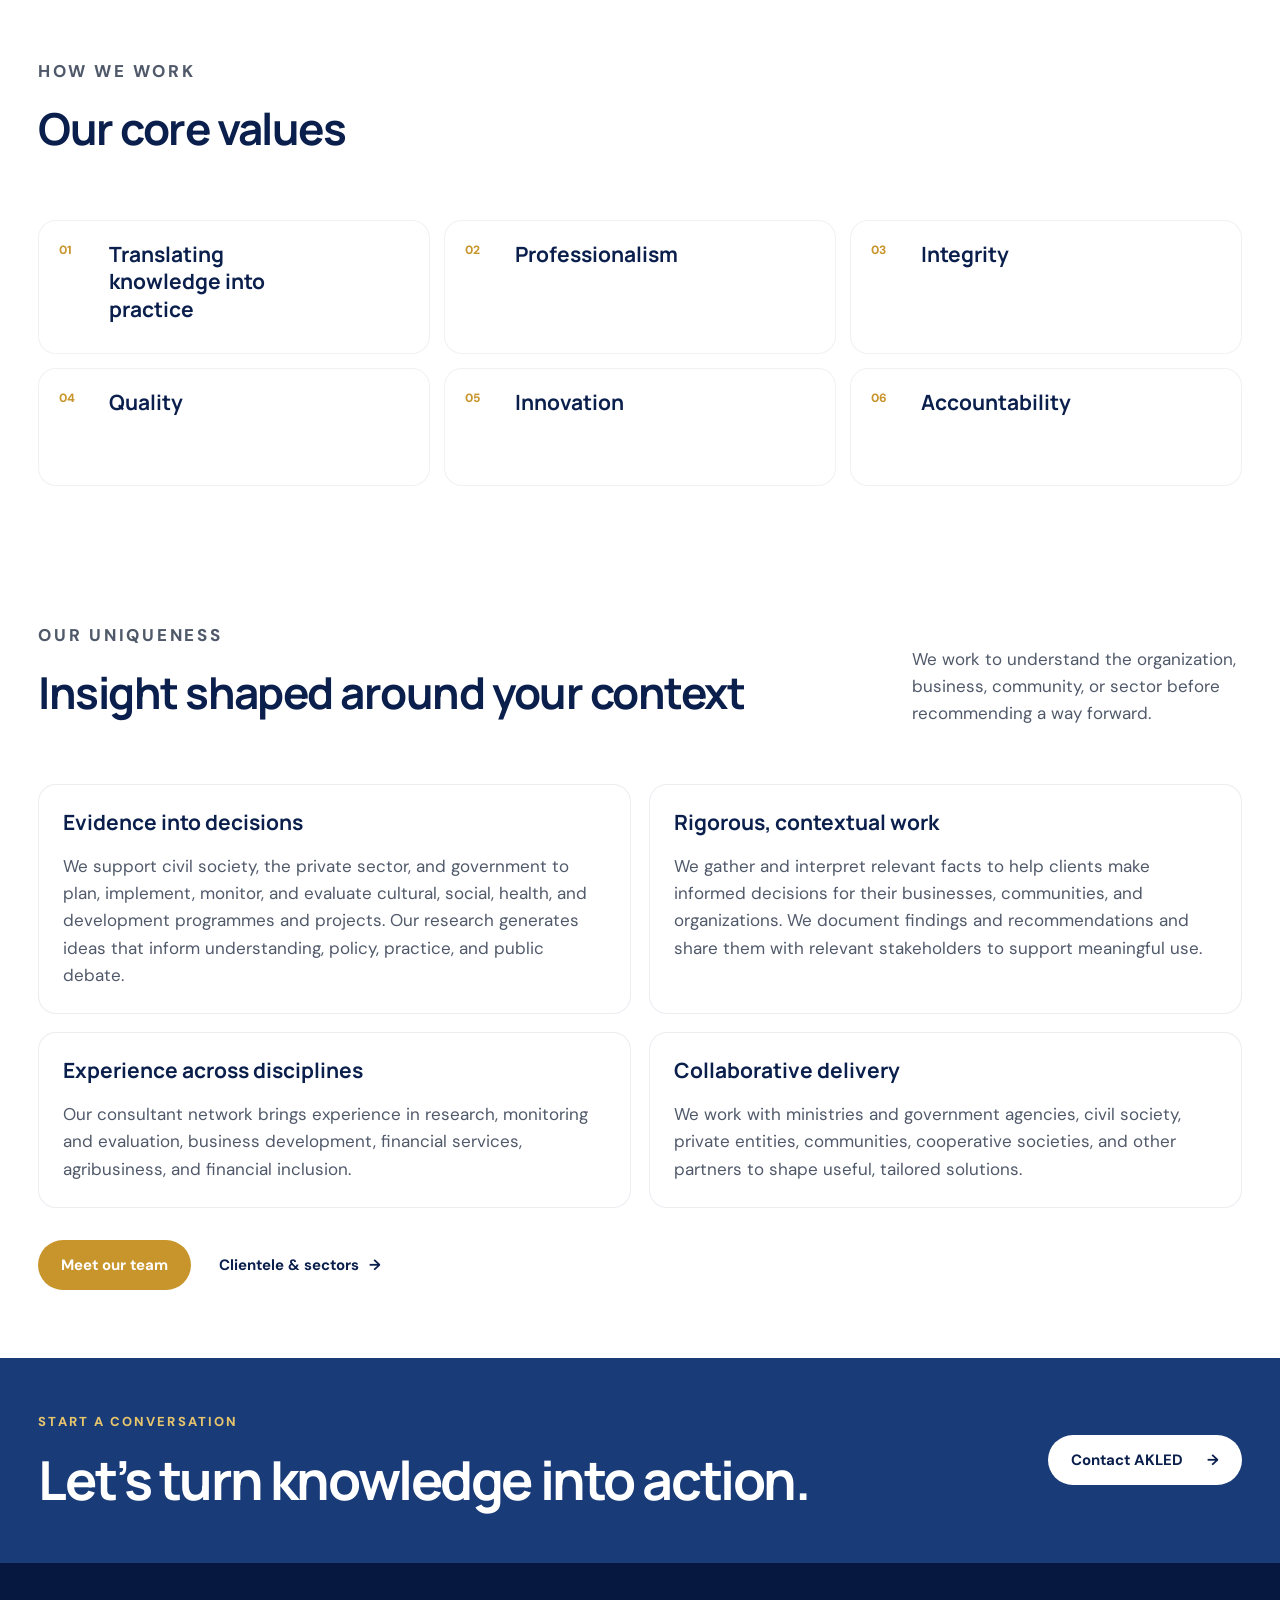
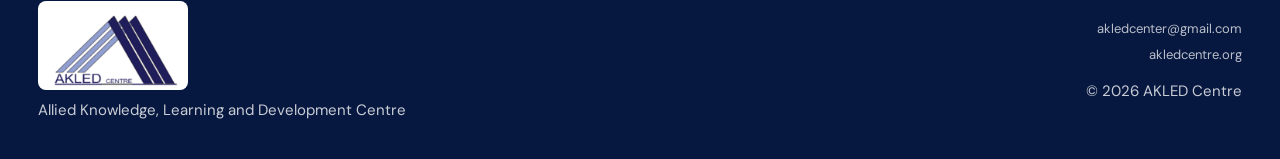
==== commit 248866ba: "Add project photography across site Co-authored-by: Copilot <223556219+Copilot@users.noreply.github." ====
--- a/about.html
+++ b/about.html
@@ -47,15 +47,21 @@
       </section>
 
       <section class="content-section">
-        <div class="container content-intro">
-          <p class="section-kicker">Background</p>
-          <h2>Rooted in evidence. Focused on action.</h2>
-          <p>Allied Knowledge, Learning and Development Centre (AKLED Centre) is a Uganda-based research institute, established and registered in 2021. Its early work focused on bringing research into policy and decision-making. Since 2026, AKLED’s aim has broadened: to build knowledge and enhance learning that facilitate insightful action and improve business and institutional performance.</p>
-          <p>AKLED designs and builds projects, including physical infrastructure; prepares concepts and proposals; collects and analyses data; and develops customized strategic and business plans and other documents. A broad network of consultants provides technical, strategic, and advisory services to agencies, communities, groups, and individuals.</p>
-          <div class="contact-details">
-            <a href="mailto:akledcenter@gmail.com">akledcenter@gmail.com</a>
-            <a href="https://akledcentre.org">akledcentre.org</a>
+        <div class="container about-story">
+          <div class="content-intro">
+            <p class="section-kicker">Background</p>
+            <h2>Rooted in evidence. Focused on action.</h2>
+            <p>Allied Knowledge, Learning and Development Centre (AKLED Centre) is a Uganda-based research institute, established and registered in 2021. Its early work focused on bringing research into policy and decision-making. Since 2026, AKLED’s aim has broadened: to build knowledge and enhance learning that facilitate insightful action and improve business and institutional performance.</p>
+            <p>AKLED designs and builds projects, including physical infrastructure; prepares concepts and proposals; collects and analyses data; and develops customized strategic and business plans and other documents. A broad network of consultants provides technical, strategic, and advisory services to agencies, communities, groups, and individuals.</p>
+            <div class="contact-details">
+              <a href="mailto:akledcenter@gmail.com">akledcenter@gmail.com</a>
+              <a href="https://akledcentre.org">akledcentre.org</a>
+            </div>
           </div>
+          <figure class="about-story-image">
+            <img src="public/images/hero%20images/research%20image%203.jfif" alt="Field researchers and farmers reviewing crop data together" />
+            <figcaption>Learning and evidence, close to the communities they serve.</figcaption>
+          </figure>
         </div>
       </section>
 
--- a/styles.css
+++ b/styles.css
@@ -69,7 +69,8 @@
   overflow: hidden;
   color: white;
   background:
-    linear-gradient(112deg, rgba(8,27,72,.97) 0%, rgba(12,38,91,.94) 58%, rgba(27,62,120,.88) 100%);
+    linear-gradient(112deg, rgba(8,27,72,.94) 0%, rgba(12,38,91,.86) 58%, rgba(27,62,120,.7) 100%),
+    url("public/images/hero%20images/landscape%20image.jfif") center 48% / cover no-repeat;
 }
 .hero::after {
   content: "";
@@ -185,6 +186,15 @@
 .service-card h3 { margin: 0 0 12px; font-family: "Manrope", sans-serif; font-size: 19px; line-height: 1.25; }
 .service-card p { margin: 0; color: var(--muted); font-size: 16px; }
 .service-card.featured p { color: rgba(255,255,255,.68); }
+
+.fieldwork { background: var(--cream); }
+.fieldwork-grid { display: grid; grid-template-columns: repeat(4, minmax(0, 1fr)); gap: 16px; }
+.fieldwork-card { overflow: hidden; min-width: 0; border: 1px solid rgba(11,31,77,.08); border-radius: 20px; background: white; }
+.fieldwork-card img { width: 100%; height: clamp(190px, 20vw, 280px); object-fit: cover; transition: transform .35s ease; }
+.fieldwork-card:hover img { transform: scale(1.035); }
+.fieldwork-card figcaption { padding: 18px 20px 20px; }
+.fieldwork-card span { color: var(--gold); font-size: 12px; font-weight: 800; letter-spacing: .12em; text-transform: uppercase; }
+.fieldwork-card h3 { margin: 6px 0 0; color: var(--navy); font-family: "Manrope", sans-serif; font-size: 18px; line-height: 1.3; }
 
 .impact { background: var(--navy); color: white; padding: 66px 0; }
 .impact-grid { display: grid; grid-template-columns: 1.25fr .75fr; gap: 90px; align-items: end; }
@@ -255,6 +265,10 @@
 .content-section p { color: #50596a; font-size: 17px; }
 .page-actions { margin-top: 32px; }
 .content-intro { max-width: 880px; }
+.about-story { display: grid; grid-template-columns: minmax(0, 1.1fr) minmax(280px, .9fr); gap: clamp(32px, 6vw, 76px); align-items: center; }
+.about-story-image { overflow: hidden; margin: 0; border-radius: 24px; background: var(--cream); }
+.about-story-image img { display: block; width: 100%; aspect-ratio: 4 / 3; object-fit: cover; }
+.about-story-image figcaption { padding: 14px 18px 17px; color: var(--muted); font-size: 14px; }
 .content-intro > p:first-of-type { color: var(--ink); font-size: 20px; }
 .content-grid { display: grid; grid-template-columns: repeat(2, minmax(0, 1fr)); gap: 18px; }
 .content-card { padding: 24px; border: 1px solid rgba(11,31,77,.08); border-radius: 18px; background: white; }
@@ -262,6 +276,12 @@
 .content-list { display: grid; grid-template-columns: repeat(2, minmax(0, 1fr)); gap: 12px; margin: 24px 0 0; padding: 0; list-style: none; }
 .content-list li { position: relative; padding: 16px 18px 16px 42px; border: 1px solid rgba(11,31,77,.08); border-radius: 14px; background: white; color: var(--ink); font-size: 16px; }
 .content-list li::before { content: ""; position: absolute; left: 18px; top: 24px; width: 8px; height: 8px; border-radius: 50%; background: var(--gold); }
+.service-image-grid, .sector-image-grid { display: grid; grid-template-columns: repeat(3, minmax(0, 1fr)); gap: 16px; margin: 32px 0 38px; }
+.service-image-card, .sector-image-card { position: relative; overflow: hidden; min-height: 230px; border-radius: 18px; background: var(--navy); }
+.service-image-card img, .sector-image-card img { position: absolute; inset: 0; width: 100%; height: 100%; object-fit: cover; transition: transform .35s ease; }
+.service-image-card:hover img, .sector-image-card:hover img { transform: scale(1.04); }
+.service-image-card::after, .sector-image-card::after { content: ""; position: absolute; inset: 30% 0 0; background: linear-gradient(transparent, rgba(7,24,64,.88)); }
+.service-image-card figcaption, .sector-image-card figcaption { position: absolute; z-index: 1; left: 18px; right: 18px; bottom: 17px; color: white; font-family: "Manrope", sans-serif; font-size: 18px; font-weight: 700; line-height: 1.3; }
 .director-grid { display: grid; grid-template-columns: repeat(2, minmax(0, 1fr)); gap: 18px; }
 .director-card { display: flex; flex-direction: column; align-items: flex-start; gap: 8px; padding: 26px; border: 1px solid var(--line); border-radius: 18px; background: white; }
 .director-card .section-kicker { margin-bottom: 0; }
@@ -294,6 +314,7 @@
   .service-grid { grid-template-columns: repeat(2, 1fr); }
   .impact-grid { gap: 40px; }
   .profile-card { flex-basis: calc((100% - 16px) / 2); }
+  .fieldwork-grid { grid-template-columns: repeat(2, minmax(0, 1fr)); }
 }
 
 @media (max-width: 900px) {
@@ -373,7 +394,12 @@
   .content-hero p:last-child { font-size: 16px; }
   .content-section { padding: 48px 0; }
   .content-section .section-heading { display: block; }
+  .about-story { grid-template-columns: 1fr; gap: 28px; }
   .content-grid, .content-list, .director-grid { grid-template-columns: 1fr; }
+  .service-image-grid, .sector-image-grid { grid-template-columns: 1fr; }
+  .service-image-card, .sector-image-card { min-height: 220px; }
+  .fieldwork-grid { grid-template-columns: 1fr; }
+  .fieldwork-card img { height: 240px; }
   .content-card { padding: 20px; }
   .content-list li { padding: 14px 16px 14px 38px; }
   .content-list li::before { left: 16px; top: 22px; }
